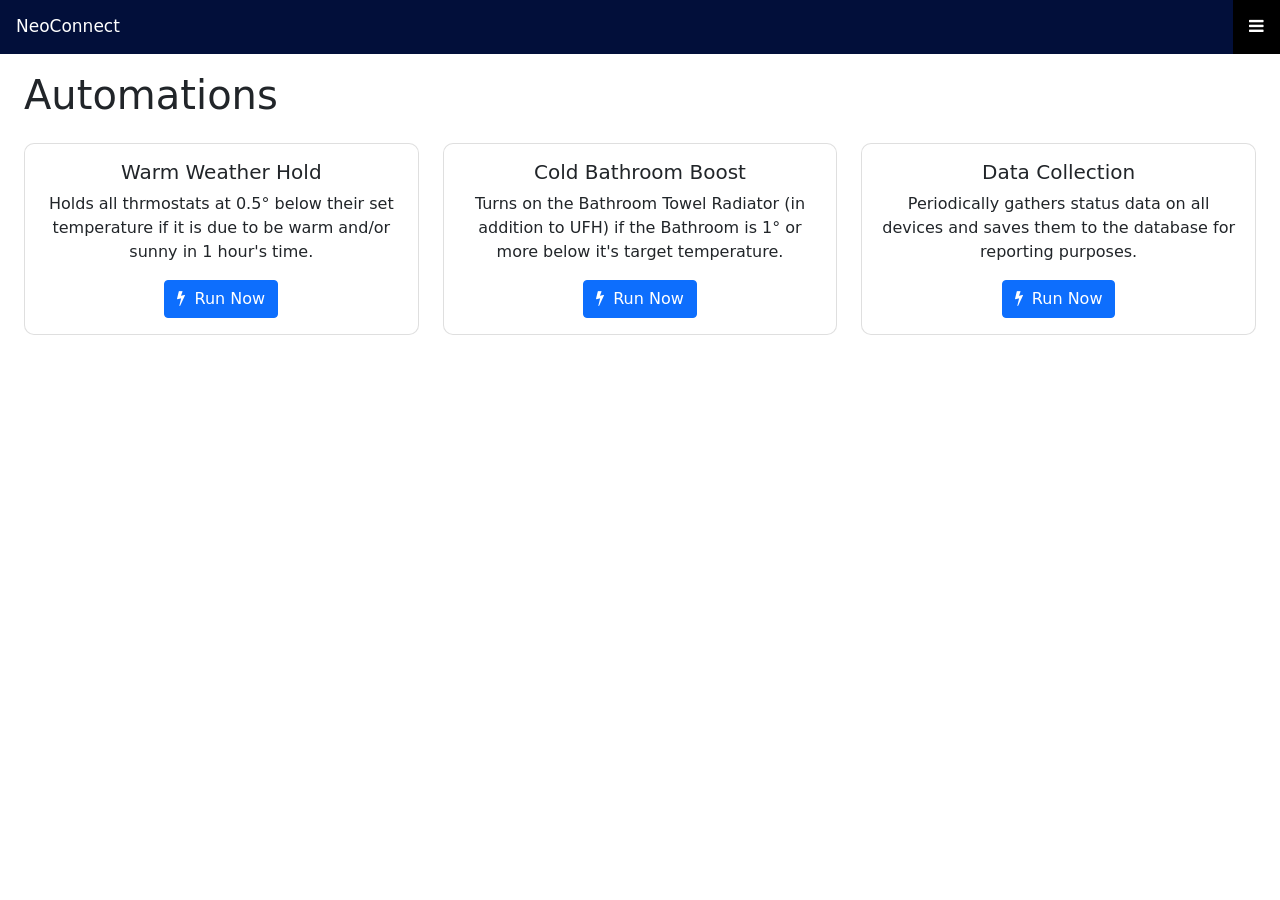
==== NeoConnect/wwwroot/automations.html @ c09e490c "Added HTML for schedules and automations, plus fixed duplicate data bug." ====
﻿<!DOCTYPE html>
<html lang="en">

<head>
    <meta charset="UTF-8">
    <meta name="viewport" content="width=device-width, initial-scale=1.0">
    <link rel="stylesheet" href="css/bootstrap/bootstrap.min.css" />
    <link rel="stylesheet" href="https://cdnjs.cloudflare.com/ajax/libs/font-awesome/4.7.0/css/font-awesome.min.css">
    <link href="css/site.css" rel="stylesheet" />
    <title>NeoConnect - Automations</title>
</head>

<body>
    <div class="page">

        <!-- Top Navigation Menu -->
        <div id="nav-container"></div>

        <main>
            <article class="content px-4">
                <h1>Automations</h1>

                <div class="row">

                    <div class="col-md-4">
                        <div class="card text-center mt-3">
                            <div class="card-body">
                                <h5 class="card-title truncate">Warm Weather Hold</h5>
                                <p class="card-text">Holds all thrmostats at 0.5° below their set temperature if it is due to be warm and/or sunny in 1 hour's time.</p>                                
                                <button class="btn btn-primary mr-2"><i class="fa fa-bolt">&nbsp;</i> Run Now</button>
                            </div>
                        </div>
                    </div>

                    <div class="col-md-4">
                        <div class="card text-center mt-3">
                            <div class="card-body">
                                <h5 class="card-title truncate">Cold Bathroom Boost</h5>
                                <p class="card-text">Turns on the Bathroom Towel Radiator (in addition to UFH) if the Bathroom is 1° or more below it's target temperature.</p>                                
                                <button class="btn btn-primary mr-2"><i class="fa fa-bolt">&nbsp;</i> Run Now</button>
                            </div>
                        </div>
                    </div>

                    <div class="col-md-4">
                        <div class="card text-center mt-3">
                            <div class="card-body">
                                <h5 class="card-title truncate">Data Collection</h5>
                                <p class="card-text">Periodically gathers status data on all devices and saves them to the database for reporting purposes.</p>
                                <button id="dataCollectionBtn" class="btn btn-primary mr-2" onclick="dataCollection()"><i class="fa fa-bolt">&nbsp;</i> Run Now</button>
                            </div>
                        </div>
                    </div>

                </div>
            </article>
        </main>
    </div>

    <script src="script/site.js"></script>
    <script>
        loadNav();
    </script>
</body>

</html>
---- NeoConnect/wwwroot/css/site.css ----
h1:focus {
    outline: none;
}

/*
a, .btn-link {
    color: #0071c1;
}

.btn-primary {
    color: #fff;
    background-color: #1b6ec2;
    border-color: #1861ac;
} */




.page {
    position: relative;
    display: flex;
    flex-direction: column;
}

main {
    flex: 1;
}

/* navbar */

.topnav #nav-items {
  display: none;
  background-image: linear-gradient(180deg, rgb(5, 39, 103) 0%, #3a0647 70%);
}

.topnav a {
  color: white;
  padding: 14px 16px;
  text-decoration: none;
  font-size: 17px;
  display: block;
}

.topnav a.bars {
  background: black;
  display: block;
  position: absolute;
  right: 0;
  top: 0;
}

.banner {
  background-color: #020f3a;
  color: white;
}

.nav-item {
    font-size: 0.9rem;
    padding-bottom: 0.5rem;
}

.nav-item:first-of-type {
    padding-top: 1rem;
}
.nav-item a {
    color: #d7d7d7;
    border-radius: 4px;
    height: 3rem;
    display: flex;
    align-items: center;
    line-height: 3rem;
}
.nav-item a:hover {
    background-color: rgba(255, 255, 255, 0.1);
    color: white;
}

.nav-item .fa {
    width:2rem;
    font-size:1.1rem;
    top: -2px;
    vertical-align: text-top;
}

/* end of navbar */

.content {
    padding-top: 1.1rem;
}

.card {
    border-radius: 10px!important;
}

/* Heating Table */

#heating-table {
    overflow-x: scroll;
    overflow-y: visible;    
}

    #heating-table th, td {
        margin: 0;
        text-align: left;
        white-space: nowrap;
    }

    #heating-table .room {
        position: absolute;
        width: 5em;
        left: auto;
        top: auto;
    }

    #heating-table .heat.off {
        background-color: #f7f7f7
    }

#heating-table .heat.pre {
    background-color: #ff9c00;
}

#heating-table .heat.on {
    background-color: #e10202;
}

#heating-table .off.line, #heating-table .line  {
    border-left: 1px solid #dee2e6;
}

    #live-data .on {
        color: #e10202;
    }

    #live-data .pre {
        color: #ff9c00;
    }

.truncate {    
    white-space: nowrap;
    overflow: hidden;
    text-overflow: ellipsis;
}

#components-reconnect-modal {
    display: none !important;
}
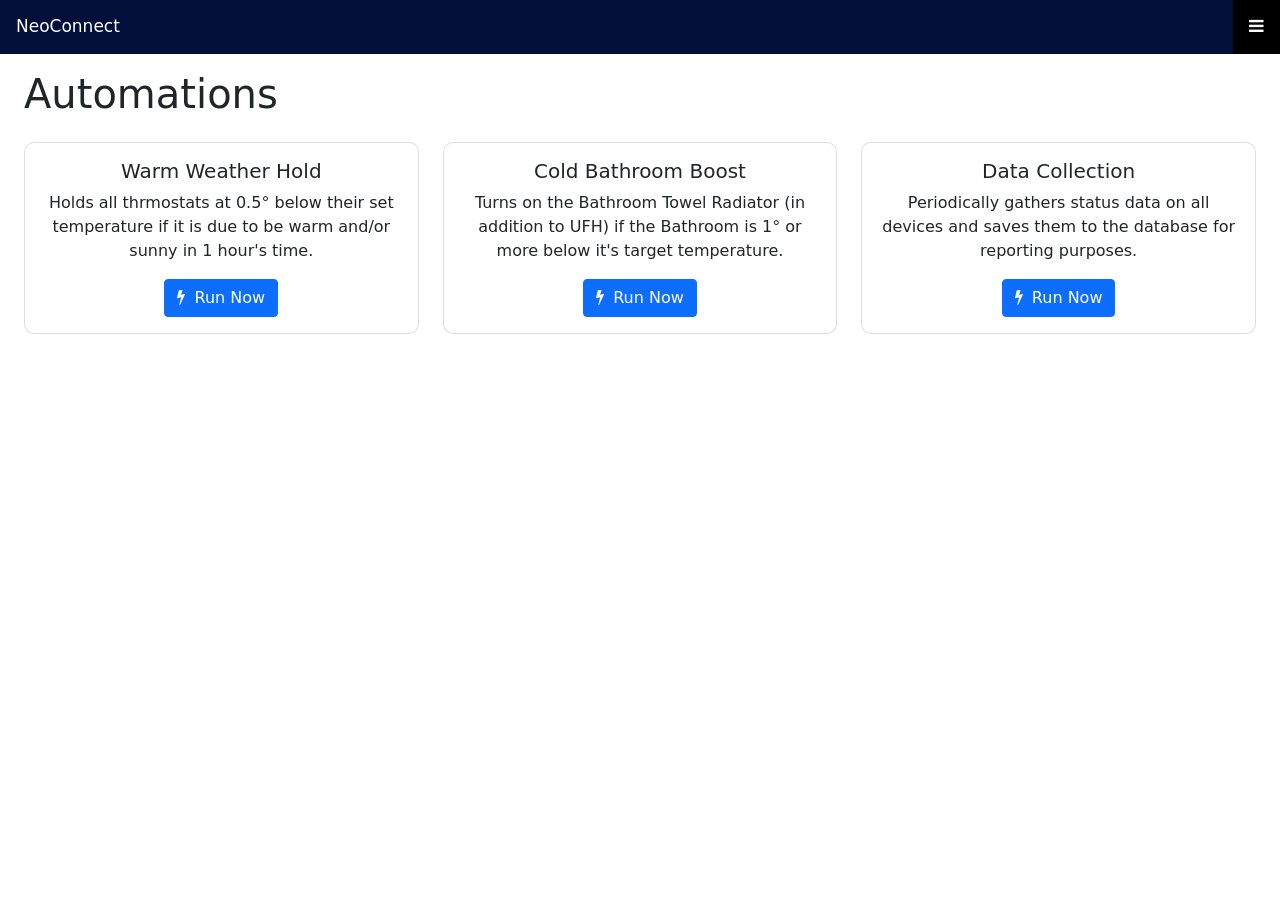
==== commit 84bff786: "More Dockerfile tweaks and html tidyup" ====
--- a/NeoConnect/wwwroot/automations.html
+++ b/NeoConnect/wwwroot/automations.html
@@ -1,6 +1,5 @@
 ﻿<!DOCTYPE html>
 <html lang="en">
-
 <head>
     <meta charset="UTF-8">
     <meta name="viewport" content="width=device-width, initial-scale=1.0">
@@ -11,51 +10,47 @@
 </head>
 
 <body>
-    <div class="page">
 
-        <!-- Top Navigation Menu -->
-        <div id="nav-container"></div>
+    <nav id="nav-container"></nav>
 
-        <main>
-            <article class="content px-4">
-                <h1>Automations</h1>
+    <main class="content px-4">
 
-                <div class="row">
+        <h1>Automations</h1>
 
-                    <div class="col-md-4">
-                        <div class="card text-center mt-3">
-                            <div class="card-body">
-                                <h5 class="card-title truncate">Warm Weather Hold</h5>
-                                <p class="card-text">Holds all thrmostats at 0.5° below their set temperature if it is due to be warm and/or sunny in 1 hour's time.</p>                                
-                                <button class="btn btn-primary mr-2"><i class="fa fa-bolt">&nbsp;</i> Run Now</button>
-                            </div>
-                        </div>
+        <div class="row">
+
+            <div class="col-md-4">
+                <div class="card text-center mt-3">
+                    <div class="card-body">
+                        <h5 class="card-title truncate">Warm Weather Hold</h5>
+                        <p class="card-text">Holds all thrmostats at 0.5° below their set temperature if it is due to be warm and/or sunny in 1 hour's time.</p>
+                        <button class="btn btn-primary mr-2"><i class="fa fa-bolt">&nbsp;</i> Run Now</button>
                     </div>
+                </div>
+            </div>
 
-                    <div class="col-md-4">
-                        <div class="card text-center mt-3">
-                            <div class="card-body">
-                                <h5 class="card-title truncate">Cold Bathroom Boost</h5>
-                                <p class="card-text">Turns on the Bathroom Towel Radiator (in addition to UFH) if the Bathroom is 1° or more below it's target temperature.</p>                                
-                                <button class="btn btn-primary mr-2"><i class="fa fa-bolt">&nbsp;</i> Run Now</button>
-                            </div>
-                        </div>
+            <div class="col-md-4">
+                <div class="card text-center mt-3">
+                    <div class="card-body">
+                        <h5 class="card-title truncate">Cold Bathroom Boost</h5>
+                        <p class="card-text">Turns on the Bathroom Towel Radiator (in addition to UFH) if the Bathroom is 1° or more below it's target temperature.</p>
+                        <button class="btn btn-primary mr-2"><i class="fa fa-bolt">&nbsp;</i> Run Now</button>
                     </div>
+                </div>
+            </div>
 
-                    <div class="col-md-4">
-                        <div class="card text-center mt-3">
-                            <div class="card-body">
-                                <h5 class="card-title truncate">Data Collection</h5>
-                                <p class="card-text">Periodically gathers status data on all devices and saves them to the database for reporting purposes.</p>
-                                <button id="dataCollectionBtn" class="btn btn-primary mr-2" onclick="dataCollection()"><i class="fa fa-bolt">&nbsp;</i> Run Now</button>
-                            </div>
-                        </div>
+            <div class="col-md-4">
+                <div class="card text-center mt-3">
+                    <div class="card-body">
+                        <h5 class="card-title truncate">Data Collection</h5>
+                        <p class="card-text">Periodically gathers status data on all devices and saves them to the database for reporting purposes.</p>
+                        <button id="dataCollectionBtn" class="btn btn-primary mr-2" onclick="dataCollection()"><i class="fa fa-bolt">&nbsp;</i> Run Now</button>
                     </div>
+                </div>
+            </div>
 
-                </div>
-            </article>
-        </main>
-    </div>
+        </div>
+    </main>
 
     <script src="script/site.js"></script>
     <script>
--- a/NeoConnect/wwwroot/css/site.css
+++ b/NeoConnect/wwwroot/css/site.css
@@ -1,31 +1,4 @@
 
-h1:focus {
-    outline: none;
-}
-
-/*
-a, .btn-link {
-    color: #0071c1;
-}
-
-.btn-primary {
-    color: #fff;
-    background-color: #1b6ec2;
-    border-color: #1861ac;
-} */
-
-
-
-
-.page {
-    position: relative;
-    display: flex;
-    flex-direction: column;
-}
-
-main {
-    flex: 1;
-}
 
 /* navbar */
 
@@ -86,7 +59,7 @@
 /* end of navbar */
 
 .content {
-    padding-top: 1.1rem;
+    padding-top: 1rem;
 }
 
 .card {
@@ -125,17 +98,17 @@
     background-color: #e10202;
 }
 
-#heating-table .off.line, #heating-table .line  {
+#heating-table .off.line  {
     border-left: 1px solid #dee2e6;
 }
 
-    #live-data .on {
-        color: #e10202;
-    }
+#live-data .on {
+    color: #e10202;
+}
 
-    #live-data .pre {
-        color: #ff9c00;
-    }
+#live-data .pre {
+    color: #ff9c00;
+}
 
 .truncate {    
     white-space: nowrap;
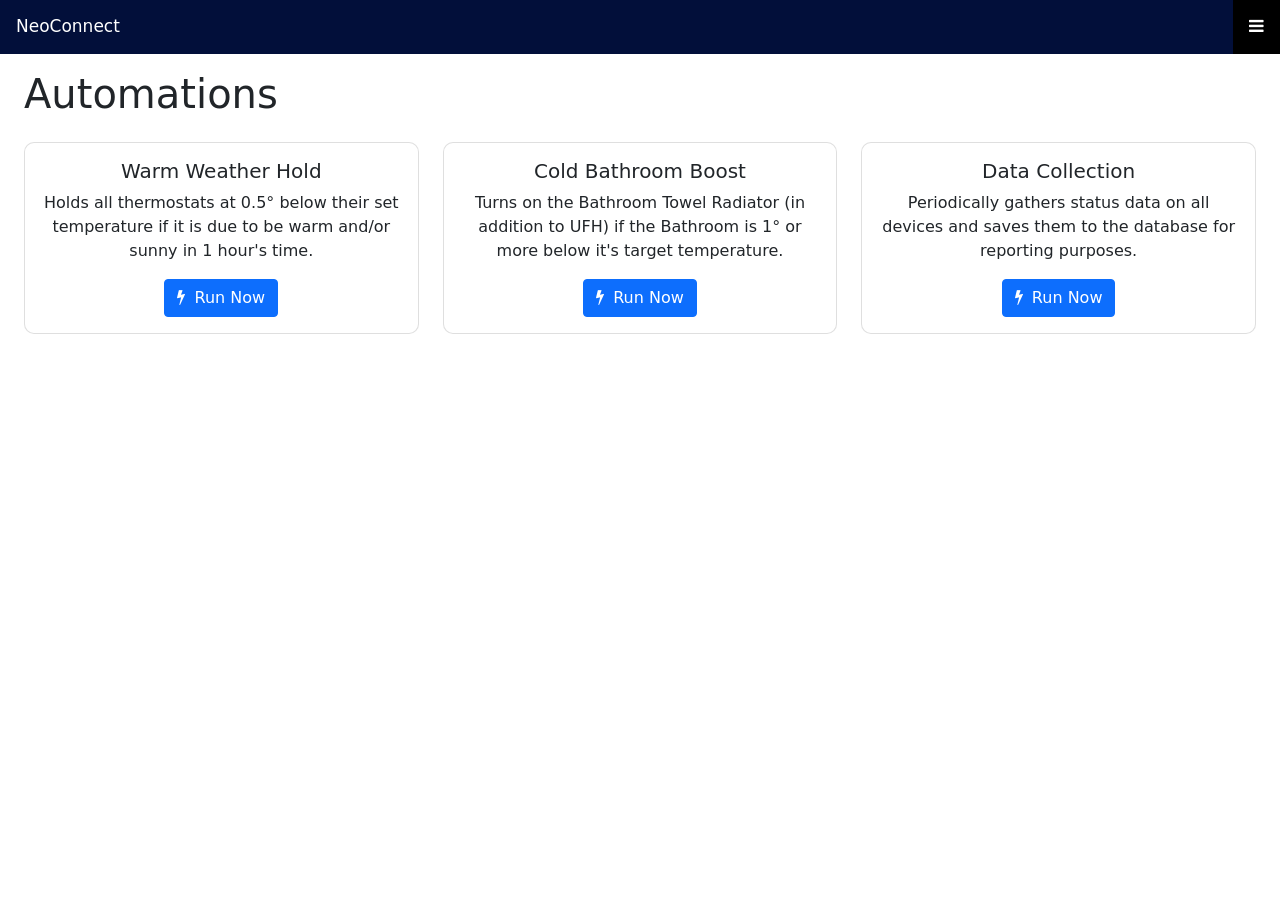
==== commit 566a973d: "Fixed Test and spelling mistakes" ====
--- a/NeoConnect/wwwroot/automations.html
+++ b/NeoConnect/wwwroot/automations.html
@@ -23,7 +23,7 @@
                 <div class="card text-center mt-3">
                     <div class="card-body">
                         <h5 class="card-title truncate">Warm Weather Hold</h5>
-                        <p class="card-text">Holds all thrmostats at 0.5° below their set temperature if it is due to be warm and/or sunny in 1 hour's time.</p>
+                        <p class="card-text">Holds all thermostats at 0.5° below their set temperature if it is due to be warm and/or sunny in 1 hour's time.</p>
                         <button class="btn btn-primary mr-2"><i class="fa fa-bolt">&nbsp;</i> Run Now</button>
                     </div>
                 </div>
--- a/NeoConnect/wwwroot/css/site.css
+++ b/NeoConnect/wwwroot/css/site.css
@@ -102,12 +102,12 @@
     border-left: 1px solid #dee2e6;
 }
 
-#live-data .on {
-    color: #e10202;
+.on {
+    color: #e10202!important;
 }
 
-#live-data .pre {
-    color: #ff9c00;
+.pre {
+    color: #ff9c00!important;
 }
 
 .truncate {    
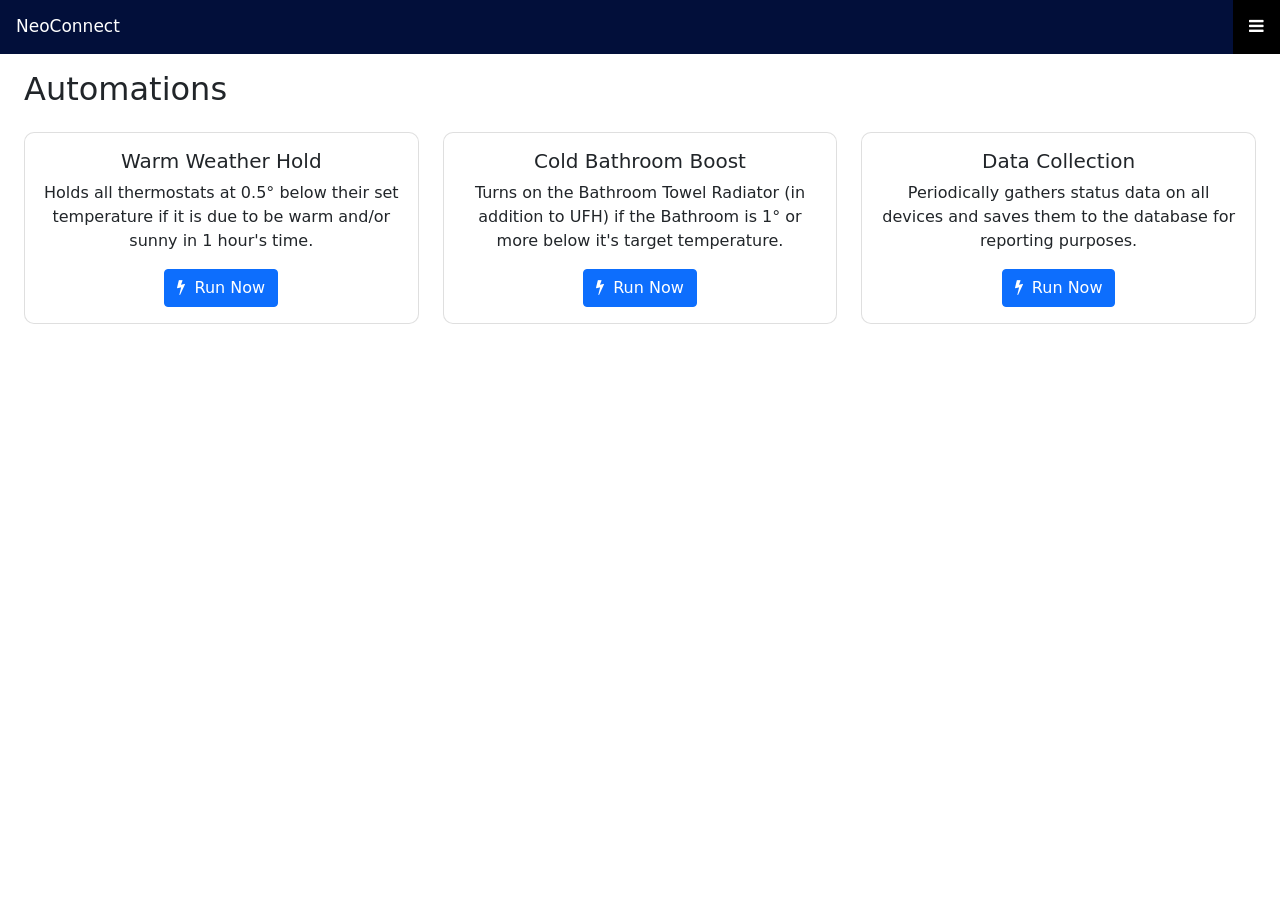
==== commit 41907476: "Added log viewer to front end." ====
--- a/NeoConnect/wwwroot/automations.html
+++ b/NeoConnect/wwwroot/automations.html
@@ -15,7 +15,7 @@
 
     <main class="content px-4">
 
-        <h1>Automations</h1>
+        <h2>Automations</h2>
 
         <div class="row">
 
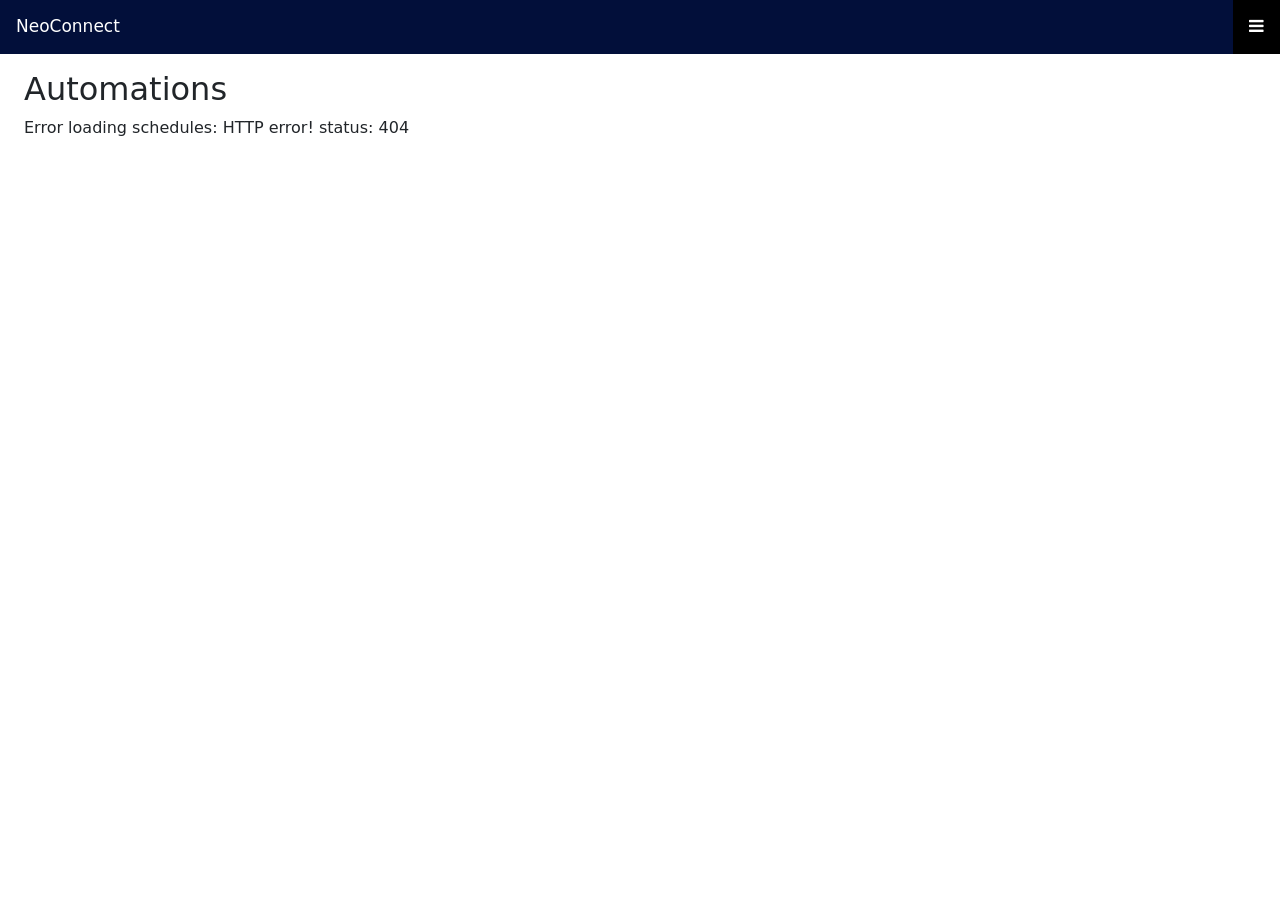
==== commit 6e177d0a: "Added GET endpoint for actions which returns data about each action. Added UI to list actions dynami" ====
--- a/NeoConnect/wwwroot/automations.html
+++ b/NeoConnect/wwwroot/automations.html
@@ -17,44 +17,13 @@
 
         <h2>Automations</h2>
 
-        <div class="row">
-
-            <div class="col-md-4">
-                <div class="card text-center mt-3">
-                    <div class="card-body">
-                        <h5 class="card-title truncate">Warm Weather Hold</h5>
-                        <p class="card-text">Holds all thermostats at 0.5° below their set temperature if it is due to be warm and/or sunny in 1 hour's time.</p>
-                        <button class="btn btn-primary mr-2"><i class="fa fa-bolt">&nbsp;</i> Run Now</button>
-                    </div>
-                </div>
-            </div>
-
-            <div class="col-md-4">
-                <div class="card text-center mt-3">
-                    <div class="card-body">
-                        <h5 class="card-title truncate">Cold Bathroom Boost</h5>
-                        <p class="card-text">Turns on the Bathroom Towel Radiator (in addition to UFH) if the Bathroom is 1° or more below it's target temperature.</p>
-                        <button class="btn btn-primary mr-2"><i class="fa fa-bolt">&nbsp;</i> Run Now</button>
-                    </div>
-                </div>
-            </div>
-
-            <div class="col-md-4">
-                <div class="card text-center mt-3">
-                    <div class="card-body">
-                        <h5 class="card-title truncate">Data Collection</h5>
-                        <p class="card-text">Periodically gathers status data on all devices and saves them to the database for reporting purposes.</p>
-                        <button id="dataCollectionBtn" class="btn btn-primary mr-2" onclick="dataCollection()"><i class="fa fa-bolt">&nbsp;</i> Run Now</button>
-                    </div>
-                </div>
-            </div>
-
-        </div>
+        <div id="automations" class="row"></div>
     </main>
 
     <script src="script/site.js"></script>
     <script>
         loadNav();
+        window.onload = loadAutomations;
     </script>
 </body>
 
